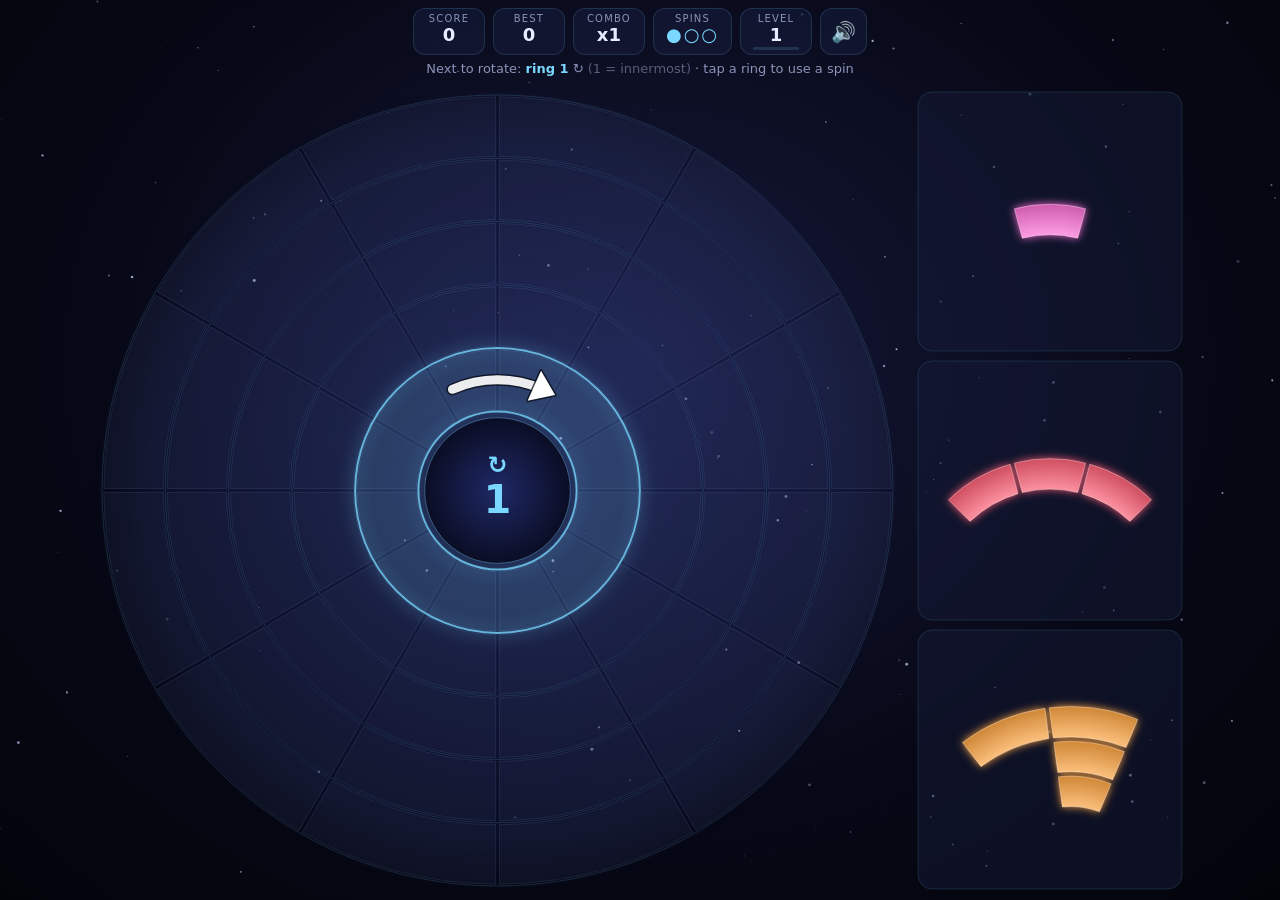
==== phone-games/orbit/index.html @ 9a9517b0 "Initial commit" ====
<!DOCTYPE html>
<html lang="en">
<head>
<meta charset="utf-8">
<meta name="viewport" content="width=device-width, initial-scale=1, maximum-scale=1, user-scalable=no">
<title>Orbit</title>
<style>
  :root {
    --bg: #05060f;
    --panel: rgba(20, 26, 54, .72);
    --text: #e6ebff;
    --muted: #8b93b8;
    --accent: #7ad7ff;
    --gold: #ffd36b;
    --danger: #ff6b81;
  }
  * { box-sizing: border-box; margin: 0; padding: 0; }
  html, body {
    height: 100%; overflow: hidden; color: var(--text);
    font-family: system-ui, -apple-system, "Segoe UI", Roboto, sans-serif;
    user-select: none; -webkit-user-select: none; -webkit-tap-highlight-color: transparent;
  }
  body {
    background: radial-gradient(ellipse at 50% 40%, #16193a 0%, #070816 60%, #03040a 100%);
    display: flex; flex-direction: column;
  }
  #stars { position: fixed; inset: 0; z-index: 0; pointer-events: none; }
  #top {
    position: relative; z-index: 2; display: flex; gap: 8px; justify-content: center;
    flex-wrap: wrap; padding: 8px 10px 4px;
  }
  .stat {
    background: var(--panel); border: 1px solid rgba(122, 215, 255, .15);
    border-radius: 12px; padding: 4px 12px; min-width: 72px; text-align: center;
  }
  .stat .l { font-size: 10px; letter-spacing: .12em; text-transform: uppercase; color: var(--muted); }
  .stat .v { font-size: 18px; font-weight: 700; font-variant-numeric: tabular-nums; }
  #comboV.hot { color: var(--gold); text-shadow: 0 0 10px rgba(255, 211, 107, .6); }
  #spinsV { letter-spacing: 2px; color: var(--accent); }
  .stat .bar { height: 3px; margin-top: 2px; background: rgba(122, 215, 255, .15); border-radius: 2px; overflow: hidden; }
  .stat .bar i { display: block; height: 100%; width: 0; background: var(--accent); transition: width .3s; }
  #info .ccw { color: var(--gold); font-weight: 600; }
  #muteBtn { min-width: 46px; padding: 4px 10px; font-size: 20px; cursor: pointer; }
  #muteBtn.off { opacity: .55; }
  #info {
    position: relative; z-index: 2; text-align: center; font-size: 13px; color: var(--muted);
    min-height: 22px; padding: 2px 10px;
  }
  #info b { color: var(--accent); }
  #info .hint { color: var(--gold); font-weight: 700; animation: pulse 1s ease-in-out infinite alternate; }
  @keyframes pulse { from { opacity: .6; } to { opacity: 1; } }
  #main {
    position: relative; z-index: 1; flex: 1; display: flex; align-items: center;
    justify-content: center; gap: 12px; min-height: 0; padding: 6px;
  }
  #main.port { flex-direction: column; }
  #main.land { flex-direction: row; }
  #boardWrap { position: relative; }
  canvas { display: block; touch-action: none; }
  #overlay { position: fixed; inset: 0; pointer-events: none; z-index: 5; }

  #spinPanel {
    position: absolute; left: 50%; bottom: 4px; transform: translateX(-50%);
    display: none; gap: 8px; align-items: center; background: var(--panel);
    border: 1px solid rgba(122, 215, 255, .35); border-radius: 14px; padding: 6px 10px;
    box-shadow: 0 0 20px rgba(122, 215, 255, .25); white-space: nowrap;
  }
  #spinPanel.show { display: flex; }
  #spinPanel span { font-size: 13px; color: var(--muted); margin-right: 4px; }
  button {
    font: inherit; color: var(--text); background: rgba(122, 215, 255, .12);
    border: 1px solid rgba(122, 215, 255, .4); border-radius: 10px; padding: 6px 12px;
    cursor: pointer; touch-action: manipulation;
  }
  button:hover { background: rgba(122, 215, 255, .25); }
  #spinPanel button { font-size: 20px; line-height: 1; padding: 6px 12px; }

  #gameover {
    position: fixed; inset: 0; z-index: 10; display: none; align-items: center; justify-content: center;
    background: rgba(3, 4, 12, .72); backdrop-filter: blur(4px);
  }
  #gameover.show { display: flex; }
  .card {
    background: linear-gradient(160deg, #1a2050, #0c0f26); border: 1px solid rgba(122, 215, 255, .3);
    border-radius: 20px; padding: 28px 36px; text-align: center; min-width: 260px;
    box-shadow: 0 0 40px rgba(122, 215, 255, .2);
  }
  .card h2 { font-size: 28px; letter-spacing: .1em; margin-bottom: 14px; }
  .card .big { font-size: 44px; font-weight: 800; color: var(--gold); }
  .card p { color: var(--muted); margin: 6px 0 18px; }
  .card .rec { color: var(--gold); font-weight: 700; }
  .card button { font-size: 18px; padding: 10px 26px; }

  #debugPanel {
    position: fixed; left: 8px; top: 64px; z-index: 8; display: none; width: 176px;
    max-height: calc(100% - 80px); overflow-y: auto; background: rgba(10, 12, 30, .92);
    border: 1px solid rgba(255, 211, 107, .5); border-radius: 12px; padding: 8px;
  }
  #debugPanel.show { display: block; }
  #debugPanel h4 { font-size: 12px; color: var(--gold); margin-bottom: 6px; }
  #debugPanel .grid { display: grid; grid-template-columns: 1fr 1fr 1fr; gap: 4px; }
  #debugPanel canvas { background: rgba(255, 255, 255, .05); border-radius: 6px; cursor: pointer; width: 50px; height: 50px; }
  #debugPanel canvas:hover { background: rgba(255, 211, 107, .2); }
  #debugPanel .row { display: flex; gap: 4px; margin-top: 8px; flex-wrap: wrap; }
  #debugPanel .row button { font-size: 11px; padding: 4px 6px; }
</style>
</head>
<body>
<canvas id="stars"></canvas>

<div id="top">
  <div class="stat"><div class="l">Score</div><div class="v" id="scoreV">0</div></div>
  <div class="stat"><div class="l">Best</div><div class="v" id="bestV">0</div></div>
  <div class="stat"><div class="l">Combo</div><div class="v" id="comboV">x1</div></div>
  <div class="stat"><div class="l">Spins</div><div class="v" id="spinsV">●○○</div></div>
  <div class="stat"><div class="l">Level</div><div class="v" id="levelV">1</div><div class="bar"><i id="levelBar"></i></div></div>
  <button class="stat" id="muteBtn" title="Mute (M)" aria-label="Mute">🔊</button>
</div>
<div id="info"></div>

<div id="main" class="port">
  <div id="boardWrap">
    <canvas id="board"></canvas>
    <div id="spinPanel">
      <span id="spinLabel">Ring 1</span>
      <button id="spinCCW" title="Counter-clockwise">⟲</button>
      <button id="spinCW" title="Clockwise">⟳</button>
      <button id="spinCancel" title="Cancel">✕</button>
    </div>
  </div>
  <canvas id="tray"></canvas>
</div>

<canvas id="overlay"></canvas>

<div id="gameover">
  <div class="card">
    <h2>GAME OVER</h2>
    <div class="big" id="goScore">0</div>
    <p id="goBest">Best 0</p>
    <button id="newGame">New game</button>
  </div>
</div>

<div id="debugPanel">
  <h4>DEBUG – click a piece → tray</h4>
  <div class="grid" id="debugPieces"></div>
  <div class="row">
    <button id="dbgClear">Clear board</button>
    <button id="dbgSpin">+1 spin</button>
    <button id="dbgLevel">Level +1</button>
    <button id="dbgRock">Asteroid</button>
    <button id="dbgDir">Flip dir</button>
  </div>
</div>

<script>
'use strict';

/* =====================================================================
   KONFIGURAATIO
   ===================================================================== */
const RINGS = 5;            // renkaiden määrä (0 = sisin)
const SECTORS = 12;         // sektoreiden määrä
const CORE_RATIO = 0.2;     // tyhjän ytimen säde suhteessa laudan säteeseen
const STEP = Math.PI * 2 / SECTORS;

const COMBO_STEPS = [1, 1.5, 2, 3];
const RING_POINTS = 60;
const RAY_POINTS = 25;
const EXTRA_LINE_BONUS = 0.5;
const START_SPINS = 1;
const MAX_SPINS = 3;
const TRAY_SIZE = 3;

const ROTATE_MS = 250;
const CLEAR_MS = 300;
const BEST_KEY = 'orbit.best';

const COLORS = ['#ff5d73', '#ffa43f', '#ffe45c', '#5ef08f', '#3fd9ff', '#6c8cff', '#b46cff', '#ff6fd8'];

// Palikat: offsetit (dRing, dSector) ankkurisolusta. Ei kääntöä.
const PIECES = [
  { id: 'single', cells: [[0, 0]] },
  { id: 'arc2',   cells: [[0, 0], [0, 1]] },
  { id: 'rad2',   cells: [[0, 0], [1, 0]] },
  { id: 'arc3',   cells: [[0, 0], [0, 1], [0, 2]] },
  { id: 'rad3',   cells: [[0, 0], [1, 0], [2, 0]] },
  { id: 'sq',     cells: [[0, 0], [0, 1], [1, 0], [1, 1]] },
  { id: 'L1',     cells: [[0, 0], [1, 0], [2, 0], [0, 1]] },
  { id: 'L2',     cells: [[0, 0], [1, 0], [2, 0], [2, 1]] },
  { id: 'L3',     cells: [[0, 1], [1, 1], [2, 1], [0, 0]] },
  { id: 'L4',     cells: [[0, 1], [1, 1], [2, 1], [2, 0]] },
  { id: 'Tarc',   cells: [[0, 0], [0, 1], [0, 2], [1, 1]] },
  { id: 'Trad',   cells: [[0, 0], [1, 0], [2, 0], [1, 1]] },
  { id: 'arc4',   cells: [[0, 0], [0, 1], [0, 2], [0, 3]] },
];
// Painotus koon mukaan: isot harvemmin. Tasolla 2+ painotus siirtyy kohti isoja.
const WEIGHT_BY_SIZE = { 1: 3, 2: 3.5, 3: 2.6, 4: 1.1 };
const WEIGHT_SHIFT   = { 1: -0.5, 2: -0.3, 3: 0.2, 4: 0.25 };   // muutos per taso tason 1 jälkeen
const WEIGHT_LIMITS  = { 1: [1, 3], 2: [2, 3.5], 3: [2.6, 3.4], 4: [1.1, 2.1] };

// Tasot: pisteraja, jolla taso alkaa (taso 1 = indeksi 0)
const LEVEL_THRESHOLDS = [0, 300, 800, 1500, 2500, 4000, 6000, 8500, 11500];
const CCW_FROM_LEVEL = 3;        // tästä tasosta lähtien rengas voi pyörähtää vastapäivään
const ASTEROID_FROM_LEVEL = 4;   // tästä tasosta lähtien asteroideja
const LEVEL_INFO = {
  2: 'Bigger pieces incoming',
  3: 'Rings may now rotate counter-clockwise!',
  4: 'Asteroids incoming!',
};
const ROCK = 100;                // asteroidisolun arvo ruudukossa
const ROCK_HEX = '#8d93a8';

/* =====================================================================
   ÄÄNET – syntetisoitu Web Audiolla, ei äänitiedostoja
   ===================================================================== */
const MUTE_KEY = 'orbit.muted';
let muted = (() => { try { return localStorage.getItem(MUTE_KEY) === '1'; } catch (e) { return false; } })();
let audioCtx = null, masterGain = null, noiseBuf = null;

function audio() {
  if (!audioCtx) {
    const AC = window.AudioContext || window.webkitAudioContext;
    if (!AC) return null;
    audioCtx = new AC();
    masterGain = audioCtx.createGain();
    masterGain.gain.value = 0.35;
    masterGain.connect(audioCtx.destination);
    noiseBuf = audioCtx.createBuffer(1, audioCtx.sampleRate, audioCtx.sampleRate);
    const d = noiseBuf.getChannelData(0);
    for (let i = 0; i < d.length; i++) d[i] = Math.random() * 2 - 1;
  }
  if (audioCtx.state === 'suspended') audioCtx.resume();
  return audioCtx;
}

function envelope(g, t, vol, attack, dur) {
  g.gain.setValueAtTime(0.0001, t);
  g.gain.exponentialRampToValueAtTime(vol, t + attack);
  g.gain.exponentialRampToValueAtTime(0.0001, t + dur);
}

function tone({ freq, to, dur = 0.12, type = 'sine', vol = 0.4, delay = 0, attack = 0.005 }) {
  const t = audioCtx.currentTime + delay;
  const o = audioCtx.createOscillator(), g = audioCtx.createGain();
  o.type = type;
  o.frequency.setValueAtTime(freq, t);
  if (to) o.frequency.exponentialRampToValueAtTime(to, t + dur);
  envelope(g, t, vol, attack, dur);
  o.connect(g).connect(masterGain);
  o.start(t); o.stop(t + dur + 0.05);
}

function noise({ dur = 0.2, vol = 0.2, freq = 1500, to, q = 1, delay = 0, attack = 0.01 }) {
  const t = audioCtx.currentTime + delay;
  const src = audioCtx.createBufferSource(), f = audioCtx.createBiquadFilter(), g = audioCtx.createGain();
  src.buffer = noiseBuf;
  f.type = 'bandpass'; f.Q.value = q;
  f.frequency.setValueAtTime(freq, t);
  if (to) f.frequency.exponentialRampToValueAtTime(to, t + dur);
  envelope(g, t, vol, attack, dur);
  src.connect(f).connect(g).connect(masterGain);
  src.start(t); src.stop(t + dur + 0.05);
}

const PENTA = [0, 2, 4, 7, 9, 12, 14, 16, 19, 21];
const note = (base, step) => base * Math.pow(2, step / 12);

const SOUNDS = {
  click:   () => tone({ freq: 880, dur: 0.05, type: 'triangle', vol: 0.2 }),
  pick:    () => tone({ freq: 500, to: 720, dur: 0.08, type: 'triangle', vol: 0.25 }),
  place:   () => { tone({ freq: 200, to: 90, dur: 0.14, vol: 0.55 }); noise({ dur: 0.05, vol: 0.12, freq: 3200 }); },
  invalid: () => { tone({ freq: 180, to: 120, dur: 0.16, type: 'square', vol: 0.1 }); tone({ freq: 150, to: 100, dur: 0.16, type: 'square', vol: 0.08, delay: 0.09 }); },
  rotate:  () => { noise({ dur: 0.26, vol: 0.16, freq: 700, to: 2400, q: 3 }); tone({ freq: 140, to: 210, dur: 0.22, type: 'sine', vol: 0.15 }); },
  // mult = kombokerroin → nuotit nousevat kombon mukana
  clear:   (mult = 1) => {
    const base = 523 * Math.pow(2, (COMBO_STEPS.indexOf(mult) * 2) / 12);
    [0, 2, 4].forEach((k, i) => tone({ freq: note(base, PENTA[k]), dur: 0.22, type: 'triangle', vol: 0.3, delay: i * 0.06 }));
    noise({ dur: 0.3, vol: 0.08, freq: 6000, q: 0.7 });
  },
  multiclear: (mult = 1) => {
    const base = 523 * Math.pow(2, (COMBO_STEPS.indexOf(mult) * 2) / 12);
    [0, 2, 3, 4, 5].forEach((k, i) => tone({ freq: note(base, PENTA[k]), dur: 0.3, type: 'triangle', vol: 0.3, delay: i * 0.055 }));
    tone({ freq: base / 2, dur: 0.45, type: 'sine', vol: 0.3 });
    noise({ dur: 0.45, vol: 0.1, freq: 5000, q: 0.7 });
  },
  spinGain: () => [0, 4, 7, 12].forEach((s, i) => tone({ freq: note(1047, s), dur: 0.12, type: 'sine', vol: 0.18, delay: 0.25 + i * 0.05 })),
  levelUp:  () => [0, 4, 7, 12, 16].forEach((s, i) => tone({ freq: note(523, s), dur: 0.18, type: 'square', vol: 0.12, delay: i * 0.07 })),
  asteroid: () => { tone({ freq: 1800, to: 300, dur: 0.5, type: 'sine', vol: 0.12 }); noise({ dur: 0.5, vol: 0.1, freq: 3000, to: 600, q: 2 }); },
  impact:   () => { tone({ freq: 110, to: 40, dur: 0.35, vol: 0.7 }); noise({ dur: 0.3, vol: 0.3, freq: 500, q: 0.8 }); },
  gameover: () => [0, -3, -7, -12].forEach((s, i) => tone({ freq: note(392, s), dur: 0.4, type: 'triangle', vol: 0.3, delay: i * 0.18 })),
};

function playSound(name, arg) {
  if (muted || !SOUNDS[name]) return;
  if (!audio()) return;
  try { SOUNDS[name](arg); } catch (e) { /* ääni ei saa kaataa peliä */ }
}

function setMuted(m, silent = false) {
  muted = m;
  try { localStorage.setItem(MUTE_KEY, m ? '1' : '0'); } catch (e) { /* ei tallennusta */ }
  const btn = document.getElementById('muteBtn');
  btn.textContent = m ? '🔇' : '🔊';
  btn.classList.toggle('off', m);
  btn.title = m ? 'Unmute (M)' : 'Mute (M)';
  if (!m && !silent) playSound('click');
}

/* =====================================================================
   PELILOGIIKKA – puhtaita funktioita, ei piirtoa
   ===================================================================== */
const Logic = {
  mod(n) { return ((n % SECTORS) + SECTORS) % SECTORS; },

  emptyGrid() { return Array.from({ length: RINGS }, () => Array(SECTORS).fill(-1)); },

  cloneGrid(g) { return g.map(row => row.slice()); },

  canPlace(grid, cells, ar, as) {
    for (const [dr, ds] of cells) {
      const r = ar + dr;
      if (r < 0 || r >= RINGS) return false;
      if (grid[r][Logic.mod(as + ds)] !== -1) return false;
    }
    return true;
  },

  place(grid, cells, ar, as, color) {
    const g = Logic.cloneGrid(grid);
    for (const [dr, ds] of cells) g[ar + dr][Logic.mod(as + ds)] = color;
    return g;
  },

  findLines(grid) {
    const rings = [], rays = [];
    for (let r = 0; r < RINGS; r++) if (grid[r].every(v => v !== -1)) rings.push(r);
    for (let s = 0; s < SECTORS; s++) {
      let full = true;
      for (let r = 0; r < RINGS; r++) if (grid[r][s] === -1) { full = false; break; }
      if (full) rays.push(s);
    }
    return { rings, rays };
  },

  lineCount(lines) { return lines.rings.length + lines.rays.length; },

  // Tyhjennettävät solut, kukin vain kerran
  lineCells(lines) {
    const seen = new Set(), out = [];
    const add = (r, s) => { const k = r * SECTORS + s; if (!seen.has(k)) { seen.add(k); out.push([r, s]); } };
    for (const r of lines.rings) for (let s = 0; s < SECTORS; s++) add(r, s);
    for (const s of lines.rays) for (let r = 0; r < RINGS; r++) add(r, s);
    return out;
  },

  clear(grid, lines) {
    const g = Logic.cloneGrid(grid);
    const cells = Logic.lineCells(lines).map(([r, s]) => ({ r, s, color: grid[r][s] }));
    for (const c of cells) g[c.r][c.s] = -1;
    return { grid: g, cells };
  },

  scoreLines(lines, mult) {
    const n = Logic.lineCount(lines);
    if (!n) return 0;
    const base = lines.rings.length * RING_POINTS + lines.rays.length * RAY_POINTS;
    return Math.round(base * (1 + EXTRA_LINE_BONUS * (n - 1)) * mult);
  },

  // dir = +1 myötäpäivään, -1 vastapäivään
  rotate(grid, ring, dir) {
    const g = Logic.cloneGrid(grid);
    for (let s = 0; s < SECTORS; s++) g[ring][Logic.mod(s + dir)] = grid[ring][s];
    return g;
  },

  fitsAnywhere(grid, cells) {
    const minDr = Math.min(...cells.map(c => c[0]));
    for (let ar = -minDr; ar < RINGS; ar++)
      for (let as = 0; as < SECTORS; as++)
        if (Logic.canPlace(grid, cells, ar, as)) return true;
    return false;
  },

  anyMove(grid, tray) { return tray.some(p => p && Logic.fitsAnywhere(grid, p.cells)); },

  comboMult(level) { return COMBO_STEPS[level]; },

  nextComboLevel(level, cleared) { return cleared ? Math.min(level + 1, COMBO_STEPS.length - 1) : 0; },

  addSpin(spins) { return Math.min(MAX_SPINS, spins + 1); },

  makePiece(shape, rng = Math.random) {
    return { shape, cells: shape.cells, color: Math.floor(rng() * COLORS.length) };
  },

  pieceWeight(size, level = 1) {
    const shift = Math.max(0, level - 1);
    const [lo, hi] = WEIGHT_LIMITS[size] || [1, 1];
    const w = (WEIGHT_BY_SIZE[size] || 1) + (WEIGHT_SHIFT[size] || 0) * shift;
    return Math.min(hi, Math.max(lo, w));
  },

  randomPiece(rng = Math.random, level = 1) {
    const weights = PIECES.map(p => Logic.pieceWeight(p.cells.length, level));
    const total = weights.reduce((a, w) => a + w, 0);
    let x = rng() * total;
    for (let i = 0; i < PIECES.length; i++) { x -= weights[i]; if (x < 0) return Logic.makePiece(PIECES[i], rng); }
    return Logic.makePiece(PIECES[0], rng);
  },

  newTray(rng = Math.random, level = 1) {
    return Array.from({ length: TRAY_SIZE }, () => Logic.randomPiece(rng, level));
  },

  levelFor(score) {
    let lvl = 1;
    LEVEL_THRESHOLDS.forEach((t, i) => { if (score >= t) lvl = i + 1; });
    // viimeisen rajan jälkeen +1 taso jokaista 3500 pistettä kohden
    const last = LEVEL_THRESHOLDS[LEVEL_THRESHOLDS.length - 1];
    if (score >= last) lvl += Math.floor((score - last) / 3500);
    return lvl;
  },

  levelThreshold(level) {
    const n = LEVEL_THRESHOLDS.length;
    if (level <= n) return LEVEL_THRESHOLDS[level - 1];
    return LEVEL_THRESHOLDS[n - 1] + (level - n) * 3500;
  },

  // Seuraavan automaattisen pyörähdyksen suunta (+1 myötä, -1 vasta)
  pickDir(level, rng = Math.random) {
    if (level < CCW_FROM_LEVEL) return 1;
    const pCCW = Math.min(0.5, 0.3 + 0.05 * (level - CCW_FROM_LEVEL));
    return rng() < pCCW ? -1 : 1;
  },

  asteroidInterval(level) { return Math.max(3, 7 - (level - ASTEROID_FROM_LEVEL)); },

  // Satunnainen tyhjä solu; vältetään soluja, jotka täyttäisivät linjan (ei ilmaisia tyhjennyksiä)
  pickAsteroidCell(grid, rng = Math.random) {
    const empty = [], safe = [];
    const before = Logic.lineCount(Logic.findLines(grid));
    for (let r = 0; r < RINGS; r++) for (let s = 0; s < SECTORS; s++) {
      if (grid[r][s] !== -1) continue;
      empty.push([r, s]);
      const g = Logic.cloneGrid(grid); g[r][s] = ROCK;
      if (Logic.lineCount(Logic.findLines(g)) === before) safe.push([r, s]);
    }
    const pool = safe.length ? safe : empty;
    return pool.length ? pool[Math.floor(rng() * pool.length)] : null;
  },

  newState(best = 0) {
    return {
      grid: Logic.emptyGrid(), tray: Logic.newTray(Math.random, 1), score: 0, best,
      comboLevel: 0, spins: START_SPINS, activeRing: 0, turn: 0,
      gameOver: false, hint: false,
      level: 1, nextDir: 1, asteroidIn: null,
    };
  },
};

/* =====================================================================
   TILA
   ===================================================================== */
function loadBest() { try { return parseInt(localStorage.getItem(BEST_KEY), 10) || 0; } catch (e) { return 0; } }
function saveBest(v) { try { localStorage.setItem(BEST_KEY, String(v)); } catch (e) { /* ei tallennusta */ } }

let state = Logic.newState(loadBest());

const view = {
  size: 0, cx: 0, cy: 0, R: 0, r0: 0, rw: 0,
  rotOffset: Array(RINGS).fill(0),
  effects: [], particles: [], floaters: [],
  drag: null, ghost: null, spinRing: -1,
  debug: false, debugSlot: 0, busy: false,
  landscape: false, traySlots: [], trayW: 0, trayH: 0,
  time: 0, lastTime: 0, infoFlash: null,
};

/* =====================================================================
   ANIMAATIOJONO
   ===================================================================== */
const tweens = [];
function tween(ms, fn) {
  return new Promise(res => tweens.push({ t0: performance.now(), ms, fn, res }));
}
function wait(ms) { return tween(ms, () => {}); }
const easeOut = p => 1 - Math.pow(1 - p, 3);

function updateTweens(now) {
  for (let i = tweens.length - 1; i >= 0; i--) {
    const t = tweens[i];
    const p = Math.min(1, (now - t.t0) / t.ms);
    t.fn(p);
    if (p >= 1) { tweens.splice(i, 1); t.res(); }
  }
}

/* =====================================================================
   GEOMETRIA
   ===================================================================== */
const boardCanvas = document.getElementById('board');
const bctx = boardCanvas.getContext('2d');
const trayCanvas = document.getElementById('tray');
const tctx = trayCanvas.getContext('2d');
const overlayCanvas = document.getElementById('overlay');
const octx = overlayCanvas.getContext('2d');

function ringRadii(r) { return [view.r0 + r * view.rw, view.r0 + (r + 1) * view.rw]; }
function sectorAngle(s) { return -Math.PI / 2 + s * STEP; }
function polarToXY(ringF, sectorF) {
  const rad = view.r0 + ringF * view.rw, a = sectorAngle(sectorF);
  return [view.cx + Math.cos(a) * rad, view.cy + Math.sin(a) * rad];
}
function pointToPolar(x, y) {
  const dx = x - view.cx, dy = y - view.cy;
  const d = Math.hypot(dx, dy);
  let rel = Math.atan2(dy, dx) + Math.PI / 2;
  rel = ((rel % (Math.PI * 2)) + Math.PI * 2) % (Math.PI * 2);
  return { d, ringF: (d - view.r0) / view.rw, sectorF: rel / STEP };
}
function cellAt(x, y) {
  const p = pointToPolar(x, y);
  const r = Math.floor(p.ringF);
  if (r < 0 || r >= RINGS) return null;
  return { ring: r, sector: Logic.mod(Math.floor(p.sectorF)) };
}

function cellPath(ctx, cx, cy, rIn, rOut, a0, a1, gap) {
  const ri = rIn + gap / 2, ro = rOut - gap / 2;
  const pi = (gap / 2) / ri, po = (gap / 2) / ro;
  ctx.beginPath();
  ctx.arc(cx, cy, ro, a0 + po, a1 - po);
  ctx.arc(cx, cy, ri, a1 - pi, a0 + pi, true);
  ctx.closePath();
}

const shadeCache = new Map();
function shade(hex, amt) {
  const key = hex + amt;
  if (shadeCache.has(key)) return shadeCache.get(key);
  const n = parseInt(hex.slice(1), 16);
  const t = amt < 0 ? 0 : 255, p = Math.abs(amt);
  const ch = v => Math.round((t - v) * p + v);
  const out = `rgb(${ch(n >> 16)},${ch((n >> 8) & 255)},${ch(n & 255)})`;
  shadeCache.set(key, out);
  return out;
}

function paintBlock(ctx, cx, cy, rIn, rOut, a0, a1, hex, gap, glow = true) {
  cellPath(ctx, cx, cy, rIn, rOut, a0, a1, gap);
  const g = ctx.createRadialGradient(cx, cy, rIn, cx, cy, rOut);
  g.addColorStop(0, shade(hex, 0.35));
  g.addColorStop(1, shade(hex, -0.2));
  ctx.fillStyle = g;
  if (glow) { ctx.shadowColor = hex; ctx.shadowBlur = 8; }
  ctx.fill();
  ctx.shadowBlur = 0;
  ctx.strokeStyle = 'rgba(255,255,255,.35)';
  ctx.lineWidth = 1;
  ctx.stroke();
}

function cellHex(v) { return v === ROCK ? ROCK_HEX : COLORS[v]; }

const CRATERS = [[-0.22, -0.12, 0.15], [0.2, 0.18, 0.11], [0.12, -0.24, 0.08]];  // (kulma, säde, koko) suhteessa soluun
function paintRock(ctx, cx, cy, rIn, rOut, a0, a1, gap) {
  cellPath(ctx, cx, cy, rIn, rOut, a0, a1, gap);
  const g = ctx.createRadialGradient(cx, cy, rIn, cx, cy, rOut);
  g.addColorStop(0, '#aeb3c4');
  g.addColorStop(1, '#4b5064');
  ctx.fillStyle = g;
  ctx.shadowColor = 'rgba(255,140,60,.35)'; ctx.shadowBlur = 6;
  ctx.fill();
  ctx.shadowBlur = 0;
  ctx.strokeStyle = 'rgba(15,17,30,.9)'; ctx.lineWidth = 1.5; ctx.stroke();
  const mid = (rIn + rOut) / 2, am = (a0 + a1) / 2, h = rOut - rIn;
  ctx.fillStyle = 'rgba(28,30,45,.55)';
  for (const [fa, fr, sz] of CRATERS) {
    const a = am + fa * (a1 - a0), rr = mid + fr * h;
    ctx.beginPath(); ctx.arc(cx + Math.cos(a) * rr, cy + Math.sin(a) * rr, h * sz, 0, Math.PI * 2); ctx.fill();
  }
}

function paintCell(ctx, cx, cy, rIn, rOut, a0, a1, v, gap) {
  if (v === ROCK) paintRock(ctx, cx, cy, rIn, rOut, a0, a1, gap);
  else paintBlock(ctx, cx, cy, rIn, rOut, a0, a1, COLORS[v], gap);
}

// Palikan polaarimuoto "virtuaalilaudalla" (R = 100) tarjotinta ja raahausta varten
const VR = 100, VR0 = VR * CORE_RATIO, VRW = (VR - VR0) / RINGS;
const layoutCache = new Map();
function pieceLayout(shape) {
  if (layoutCache.has(shape.id)) return layoutCache.get(shape.id);
  const cells = shape.cells;
  const maxDr = Math.max(...cells.map(c => c[0]));
  const meanDs = cells.reduce((a, c) => a + c[1], 0) / cells.length;
  const baseRing = Math.max(0, Math.min(RINGS - 1 - maxDr, Math.floor(RINGS / 2) - Math.ceil(maxDr / 2)));
  const as = -(meanDs + 0.5);
  let minX = Infinity, minY = Infinity, maxX = -Infinity, maxY = -Infinity;
  const list = cells.map(([dr, ds]) => {
    const c = {
      rIn: VR0 + (baseRing + dr) * VRW, rOut: VR0 + (baseRing + dr + 1) * VRW,
      a0: -Math.PI / 2 + (as + ds) * STEP, a1: -Math.PI / 2 + (as + ds + 1) * STEP,
    };
    for (let k = 0; k <= 8; k++) {
      const a = c.a0 + (c.a1 - c.a0) * k / 8;
      for (const rr of [c.rIn, c.rOut]) {
        const x = Math.cos(a) * rr, y = Math.sin(a) * rr;
        minX = Math.min(minX, x); maxX = Math.max(maxX, x);
        minY = Math.min(minY, y); maxY = Math.max(maxY, y);
      }
    }
    return c;
  });
  const lay = { list, cx: (minX + maxX) / 2, cy: (minY + maxY) / 2, w: maxX - minX, h: maxY - minY };
  layoutCache.set(shape.id, lay);
  return lay;
}

function drawPolarPiece(ctx, shape, hex, px, py, scale, alpha = 1, glow = true) {
  const lay = pieceLayout(shape);
  const ox = px - lay.cx * scale, oy = py - lay.cy * scale;
  ctx.save();
  ctx.globalAlpha = alpha;
  for (const c of lay.list) paintBlock(ctx, ox, oy, c.rIn * scale, c.rOut * scale, c.a0, c.a1, hex, Math.max(1, 2 * scale), glow);
  ctx.restore();
}

/* =====================================================================
   LAYOUT
   ===================================================================== */
function setupCanvas(cv, ctx, w, h) {
  const dpr = window.devicePixelRatio || 1;
  cv.style.width = w + 'px'; cv.style.height = h + 'px';
  cv.width = Math.round(w * dpr); cv.height = Math.round(h * dpr);
  ctx.setTransform(dpr, 0, 0, dpr, 0, 0);
}

function resize() {
  const main = document.getElementById('main');
  const W = window.innerWidth;
  const H = window.innerHeight - document.getElementById('top').offsetHeight - document.getElementById('info').offsetHeight - 12;
  view.landscape = W > H * 1.2;
  main.className = view.landscape ? 'land' : 'port';
  let size;
  if (view.landscape) {
    size = Math.min(H, (W - 36) / 1.36);
    view.trayW = Math.round(size * 0.34); view.trayH = Math.round(size);
  } else {
    size = Math.min(W - 12, (H - 18) / 1.34);
    view.trayW = Math.round(size);
    view.trayH = Math.round(Math.max(size * 0.34, Math.min(H - size - 18, size * 0.48)));
  }
  size = Math.max(200, Math.floor(size));
  view.size = size;
  view.cx = view.cy = size / 2;
  view.R = size / 2 - 8;
  view.r0 = view.R * CORE_RATIO;
  view.rw = (view.R - view.r0) / RINGS;
  setupCanvas(boardCanvas, bctx, size, size);
  setupCanvas(trayCanvas, tctx, view.trayW, view.trayH);
  setupCanvas(overlayCanvas, octx, window.innerWidth, window.innerHeight);

  view.traySlots = [];
  for (let i = 0; i < TRAY_SIZE; i++) {
    if (view.landscape) {
      const h = view.trayH / TRAY_SIZE;
      view.traySlots.push({ x: 0, y: i * h, w: view.trayW, h });
    } else {
      const w = view.trayW / TRAY_SIZE;
      view.traySlots.push({ x: i * w, y: 0, w, h: view.trayH });
    }
  }
  drawStars();
}

function drawStars() {
  const cv = document.getElementById('stars'), ctx = cv.getContext('2d');
  setupCanvas(cv, ctx, window.innerWidth, window.innerHeight);
  let seed = 7;
  const rnd = () => (seed = (seed * 16807) % 2147483647) / 2147483647;
  for (let i = 0; i < 160; i++) {
    const x = rnd() * window.innerWidth, y = rnd() * window.innerHeight, r = rnd() * 1.3 + 0.2;
    ctx.fillStyle = `rgba(200,215,255,${0.2 + rnd() * 0.6})`;
    ctx.beginPath(); ctx.arc(x, y, r, 0, Math.PI * 2); ctx.fill();
  }
}

/* =====================================================================
   RENDER
   ===================================================================== */
function render() {
  const c = bctx, { cx, cy, R, r0, rw } = view, now = view.time;
  c.clearRect(0, 0, view.size, view.size);

  // taustahehku
  const bg = c.createRadialGradient(cx, cy, r0 * 0.5, cx, cy, R + 8);
  bg.addColorStop(0, 'rgba(60,80,170,.25)');
  bg.addColorStop(0.85, 'rgba(30,40,100,.18)');
  bg.addColorStop(1, 'rgba(30,40,100,0)');
  c.fillStyle = bg;
  c.beginPath(); c.arc(cx, cy, R + 8, 0, Math.PI * 2); c.fill();

  // renkaiden hento hehku
  c.save();
  c.shadowColor = 'rgba(122,215,255,.6)'; c.shadowBlur = 6;
  c.strokeStyle = 'rgba(122,215,255,.16)'; c.lineWidth = 1;
  for (let r = 0; r <= RINGS; r++) { c.beginPath(); c.arc(cx, cy, r0 + r * rw, 0, Math.PI * 2); c.stroke(); }
  c.restore();

  // solut
  const gap = Math.max(1.5, rw * 0.06);
  for (let r = 0; r < RINGS; r++) {
    const [ri, ro] = ringRadii(r);
    const off = view.rotOffset[r];
    for (let s = 0; s < SECTORS; s++) {
      const a0 = sectorAngle(s) + off, a1 = a0 + STEP;
      const v = state.grid[r][s];
      if (v < 0) {
        cellPath(c, cx, cy, ri, ro, a0, a1, gap);
        c.fillStyle = 'rgba(140,160,255,.06)'; c.fill();
        c.strokeStyle = 'rgba(140,170,255,.13)'; c.lineWidth = 1; c.stroke();
      } else {
        paintCell(c, cx, cy, ri, ro, a0, a1, v, gap);
      }
    }
  }

  drawActiveRing(c, now);

  // spin-valinnan korostus
  if (view.spinRing >= 0) {
    const [ri, ro] = ringRadii(view.spinRing);
    c.save();
    c.strokeStyle = 'rgba(255,211,107,.9)'; c.lineWidth = 2.5;
    c.shadowColor = '#ffd36b'; c.shadowBlur = 14;
    c.beginPath(); c.arc(cx, cy, ri, 0, Math.PI * 2); c.stroke();
    c.beginPath(); c.arc(cx, cy, ro, 0, Math.PI * 2); c.stroke();
    c.restore();
  }

  // ghost-esikatselu
  const g = view.ghost;
  if (g && view.drag) {
    const fill = g.valid ? 'rgba(94,240,143,.45)' : 'rgba(255,93,115,.45)';
    const stroke = g.valid ? 'rgba(160,255,190,.95)' : 'rgba(255,150,160,.9)';
    for (const [dr, ds] of view.drag.piece.cells) {
      const r = g.ar + dr;
      if (r < 0 || r >= RINGS) continue;
      const [ri, ro] = ringRadii(r);
      const a0 = sectorAngle(g.as + ds);
      cellPath(c, cx, cy, ri, ro, a0, a0 + STEP, gap);
      c.fillStyle = fill; c.fill();
      c.strokeStyle = stroke; c.lineWidth = 2; c.stroke();
    }
  }

  // tyhjennysanimaatio
  for (let i = view.effects.length - 1; i >= 0; i--) {
    const e = view.effects[i];
    const p = (now - e.t0) / CLEAR_MS;
    if (p >= 1) { view.effects.splice(i, 1); continue; }
    const [ri, ro] = ringRadii(e.r);
    const a0 = sectorAngle(e.s), mid = (ri + ro) / 2;
    if (p < 0.35) {
      paintCell(c, cx, cy, ri, ro, a0, a0 + STEP, e.color, gap);
      cellPath(c, cx, cy, ri, ro, a0, a0 + STEP, gap);
      c.fillStyle = `rgba(255,255,255,${0.9 * Math.sin(p / 0.35 * Math.PI)})`; c.fill();
    } else {
      const q = (p - 0.35) / 0.65, k = 1 - q;
      const h = (ro - ri) * k / 2, ac = a0 + STEP / 2, ha = STEP / 2 * k;
      c.save(); c.globalAlpha = k;
      paintBlock(c, cx, cy, mid - h, mid + h, ac - ha, ac + ha, cellHex(e.color), gap * k, false);
      c.restore();
    }
  }

  drawIncomingAsteroid(c);

  drawCore(c);

  // partikkelit
  c.save();
  c.globalCompositeOperation = 'lighter';
  for (const pt of view.particles) {
    c.globalAlpha = Math.max(0, pt.life / pt.max);
    c.fillStyle = pt.color;
    c.beginPath(); c.arc(pt.x, pt.y, pt.size, 0, Math.PI * 2); c.fill();
  }
  c.restore();

  // kelluvat tekstit
  for (let i = view.floaters.length - 1; i >= 0; i--) {
    const f = view.floaters[i];
    const p = (now - f.t0) / f.dur;
    if (p >= 1) { view.floaters.splice(i, 1); continue; }
    c.save();
    c.globalAlpha = p < 0.7 ? 1 : 1 - (p - 0.7) / 0.3;
    c.font = `800 ${f.size}px system-ui, sans-serif`;
    c.textAlign = 'center'; c.textBaseline = 'middle';
    const y = f.y - easeOut(p) * 36;
    c.lineWidth = 4; c.strokeStyle = 'rgba(5,6,15,.85)'; c.strokeText(f.text, f.x, y);
    c.fillStyle = f.color; c.fillText(f.text, f.x, y);
    c.restore();
  }

  // debug-koordinaatit
  if (view.debug) {
    c.save();
    c.font = `600 ${Math.max(8, rw * 0.22)}px monospace`;
    c.textAlign = 'center'; c.textBaseline = 'middle';
    for (let r = 0; r < RINGS; r++) for (let s = 0; s < SECTORS; s++) {
      const [x, y] = polarToXY(r + 0.5, s + 0.5);
      c.fillStyle = state.grid[r][s] >= 0 ? '#000' : 'rgba(255,211,107,.85)';
      c.fillText(`${r},${s}`, x, y);
    }
    c.restore();
  }
}

function drawActiveRing(c, now) {
  if (state.gameOver) return;
  const { cx, cy, rw } = view;
  const ar = state.activeRing;
  const [ri, ro] = ringRadii(ar);
  const pulse = 0.5 + 0.5 * Math.sin(now / 350);
  const dir = state.nextDir;
  const rgb = dir > 0 ? '122,215,255' : '255,211,107';   // vastapäivä korostetaan kullalla
  c.save();
  c.strokeStyle = `rgba(${rgb},${0.55 + 0.4 * pulse})`;
  c.lineWidth = 2;
  c.shadowColor = `rgb(${rgb})`; c.shadowBlur = 10 + 10 * pulse;
  c.beginPath(); c.arc(cx, cy, ri, 0, Math.PI * 2); c.stroke();
  c.beginPath(); c.arc(cx, cy, ro, 0, Math.PI * 2); c.stroke();
  c.fillStyle = `rgba(${rgb},${0.05 + 0.05 * pulse})`;
  c.beginPath(); c.arc(cx, cy, ro, 0, Math.PI * 2); c.arc(cx, cy, ri, 0, Math.PI * 2, true); c.fill();
  c.restore();

  // nuoli pyörimissuuntaan, liikkuu renkaan mukana
  const mid = (ri + ro) / 2;
  const base = -Math.PI / 2 + view.rotOffset[ar];
  const tip = base + 0.42 * dir;
  const lw = Math.max(2.5, rw * 0.14);
  c.save();
  c.lineCap = 'round';
  for (const [col, w] of [['rgba(5,6,15,.7)', lw + 3], ['rgba(255,255,255,.92)', lw]]) {
    c.strokeStyle = col; c.lineWidth = w;
    c.beginPath(); c.arc(cx, cy, mid, base - 0.42, base + 0.42); c.stroke();
  }
  const hx = cx + Math.cos(tip) * mid, hy = cy + Math.sin(tip) * mid;
  const tx = -Math.sin(tip) * dir, ty = Math.cos(tip) * dir;   // tangentti pyörimissuuntaan
  const nx = Math.cos(tip), ny = Math.sin(tip);                // normaali
  const hl = Math.max(7, rw * 0.36), hw = Math.max(5, rw * 0.26);
  c.beginPath();
  c.moveTo(hx + tx * hl * 0.6, hy + ty * hl * 0.6);
  c.lineTo(hx - tx * hl * 0.4 + nx * hw, hy - ty * hl * 0.4 + ny * hw);
  c.lineTo(hx - tx * hl * 0.4 - nx * hw, hy - ty * hl * 0.4 - ny * hw);
  c.closePath();
  c.lineWidth = 3; c.strokeStyle = 'rgba(5,6,15,.7)'; c.lineJoin = 'round'; c.stroke();
  c.fillStyle = dir > 0 ? '#fff' : '#ffd36b'; c.fill();
  c.restore();
}

function drawIncomingAsteroid(c) {
  const inc = view.incoming;
  if (!inc) return;
  const p = Math.pow(inc.p, 1.5);   // kiihtyy loppua kohti
  const pos = q => {
    const [x0, y0] = polarToXY(RINGS + 0.05, inc.s - 1.5);
    const [x1, y1] = polarToXY(inc.r + 0.5, inc.s + 0.5);
    return [x0 + (x1 - x0) * q, y0 + (y1 - y0) * q];
  };
  const [x, y] = pos(p), [tx, ty] = pos(Math.max(0, p - 0.25));
  const rad = view.rw * 0.3;
  c.save();
  const trail = c.createLinearGradient(tx, ty, x, y);
  trail.addColorStop(0, 'rgba(255,120,40,0)');
  trail.addColorStop(1, 'rgba(255,180,90,.85)');
  c.strokeStyle = trail; c.lineWidth = rad * 1.3; c.lineCap = 'round';
  c.beginPath(); c.moveTo(tx, ty); c.lineTo(x, y); c.stroke();
  const g = c.createRadialGradient(x - rad * 0.3, y - rad * 0.3, 0, x, y, rad);
  g.addColorStop(0, '#c9cede'); g.addColorStop(1, '#4b5064');
  c.fillStyle = g; c.shadowColor = '#ff8c3c'; c.shadowBlur = 16;
  c.beginPath(); c.arc(x, y, rad, 0, Math.PI * 2); c.fill();
  c.restore();
}

function drawCore(c) {
  const { cx, cy, r0 } = view;
  const g = c.createRadialGradient(cx, cy, 0, cx, cy, r0 * 0.92);
  g.addColorStop(0, '#1f2966'); g.addColorStop(1, '#0a0d24');
  c.fillStyle = g;
  c.beginPath(); c.arc(cx, cy, r0 * 0.92, 0, Math.PI * 2); c.fill();
  c.strokeStyle = 'rgba(122,215,255,.35)'; c.lineWidth = 1; c.stroke();
  if (state.gameOver) return;
  c.fillStyle = state.nextDir > 0 ? '#7ad7ff' : '#ffd36b';
  c.textAlign = 'center'; c.textBaseline = 'middle';
  c.font = `600 ${r0 * 0.3}px system-ui, sans-serif`;
  c.fillText(state.nextDir > 0 ? '↻' : '↺', cx, cy - r0 * 0.3);
  c.font = `800 ${r0 * 0.5}px system-ui, sans-serif`;
  c.fillText(String(state.activeRing + 1), cx, cy + r0 * 0.15);
}

function renderTray() {
  const c = tctx;
  c.clearRect(0, 0, view.trayW, view.trayH);
  const scaleBase = view.R / VR * 0.55;
  view.traySlots.forEach((sl, i) => {
    const pad = 5;
    c.fillStyle = 'rgba(20,26,54,.55)';
    c.strokeStyle = 'rgba(122,215,255,.14)'; c.lineWidth = 1;
    roundRect(c, sl.x + pad, sl.y + pad, sl.w - pad * 2, sl.h - pad * 2, 14);
    c.fill(); c.stroke();
    const p = state.tray[i];
    if (!p) return;
    const lay = pieceLayout(p.shape);
    const scale = Math.min(scaleBase, (sl.w - 24) / lay.w, (sl.h - 24) / lay.h);
    const dragging = view.drag && view.drag.slot === i;
    const fits = Logic.fitsAnywhere(state.grid, p.cells);
    const alpha = dragging ? 0.18 : (fits ? 1 : 0.35);
    drawPolarPiece(c, p.shape, COLORS[p.color], sl.x + sl.w / 2, sl.y + sl.h / 2, scale, alpha);
    if (view.debug) {
      c.fillStyle = 'rgba(255,211,107,.8)'; c.font = '10px monospace'; c.textAlign = 'left';
      c.fillText(p.shape.id, sl.x + 10, sl.y + 18);
    }
  });
}

function renderOverlay() {
  octx.clearRect(0, 0, window.innerWidth, window.innerHeight);
  const d = view.drag;
  if (!d || (view.ghost && view.ghost.valid)) return;
  // Leijuva palikka osoittimen kohdalla, kun se ei ole kelvollisessa kohdassa
  drawPolarPiece(octx, d.piece.shape, COLORS[d.piece.color], d.x, d.y - d.lift,
    view.R / VR, view.ghost ? 0.45 : 0.9);
}

function roundRect(c, x, y, w, h, r) {
  c.beginPath();
  c.moveTo(x + r, y); c.arcTo(x + w, y, x + w, y + h, r); c.arcTo(x + w, y + h, x, y + h, r);
  c.arcTo(x, y + h, x, y, r); c.arcTo(x, y, x + w, y, r); c.closePath();
}

function updateParticles(dt) {
  for (let i = view.particles.length - 1; i >= 0; i--) {
    const p = view.particles[i];
    p.life -= dt;
    if (p.life <= 0) { view.particles.splice(i, 1); continue; }
    p.x += p.vx * dt; p.y += p.vy * dt;
    p.vx *= 0.94; p.vy *= 0.94;
  }
}

function frame(now) {
  const dt = Math.min(0.05, (now - (view.lastTime || now)) / 1000);
  view.lastTime = now; view.time = now;
  updateTweens(now);
  updateParticles(dt);
  render();
  renderTray();
  renderOverlay();
  requestAnimationFrame(frame);
}

/* =====================================================================
   HUD
   ===================================================================== */
const $ = id => document.getElementById(id);
function updateHUD() {
  $('scoreV').textContent = state.score;
  $('bestV').textContent = Math.max(state.best, state.score);
  const mult = Logic.comboMult(state.comboLevel);
  $('comboV').textContent = 'x' + mult;
  $('comboV').classList.toggle('hot', state.comboLevel > 0);
  $('spinsV').textContent = '●'.repeat(state.spins) + '○'.repeat(MAX_SPINS - state.spins);
  $('levelV').textContent = state.level;
  const lo = Logic.levelThreshold(state.level), hi = Logic.levelThreshold(state.level + 1);
  $('levelBar').style.width = Math.min(100, (state.score - lo) / (hi - lo) * 100) + '%';

  const dirTxt = state.nextDir > 0 ? '↻' : '<span class="ccw">↺ counter-clockwise</span>';
  let html = `Next to rotate: <b>ring ${state.activeRing + 1}</b> ${dirTxt}` +
             ` <span style="opacity:.6">(1 = innermost)</span>`;
  if (state.asteroidIn !== null) {
    html += state.asteroidIn <= 1
      ? ` · <span class="ccw">☄ asteroid after this turn!</span>`
      : ` · ☄ in ${state.asteroidIn} turns`;
  }
  if (view.infoFlash && performance.now() < view.infoFlash.until) html = view.infoFlash.html;
  else if (state.hint) html = `<span class="hint">No piece fits – use a spin: tap a ring!</span>`;
  else if (state.spins > 0 && view.spinRing < 0 && state.turn === 0) html += ` · tap a ring to use a spin`;
  $('info').innerHTML = html;
}
function flashInfo(html, ms = 1800) {
  view.infoFlash = { html, until: performance.now() + ms };
  updateHUD();
  setTimeout(updateHUD, ms + 20);
}

/* =====================================================================
   PELIN KULKU (animoitu)
   ===================================================================== */
function addFloater(x, y, text, color = '#fff', size = 18, dur = 900) {
  view.floaters.push({ x, y, text, color, size, dur, t0: performance.now() });
}

function spawnParticles(x, y, hex, n = 6) {
  for (let i = 0; i < n; i++) {
    const a = Math.random() * Math.PI * 2, sp = 60 + Math.random() * 180;
    const life = 0.4 + Math.random() * 0.4;
    view.particles.push({ x, y, vx: Math.cos(a) * sp, vy: Math.sin(a) * sp, life, max: life,
      size: 1.2 + Math.random() * 2.2, color: hex });
  }
}

async function animateRotate(ring, dir) {
  state.grid = Logic.rotate(state.grid, ring, dir);
  playSound('rotate');
  await tween(ROTATE_MS, p => { view.rotOffset[ring] = -dir * STEP * (1 - easeOut(p)); });
  view.rotOffset[ring] = 0;
}

// Tarkistaa ja tyhjentää linjat. Palauttaa true jos jotain tyhjeni.
async function resolveClears(mult) {
  const lines = Logic.findLines(state.grid);
  const n = Logic.lineCount(lines);
  if (!n) return false;
  const pts = Logic.scoreLines(lines, mult);
  const res = Logic.clear(state.grid, lines);
  state.grid = res.grid;
  state.score += pts;
  if (n >= 2) state.spins = Logic.addSpin(state.spins);

  const t0 = performance.now();
  let sx = 0, sy = 0;
  for (const cell of res.cells) {
    view.effects.push({ r: cell.r, s: cell.s, color: cell.color, t0 });
    const [x, y] = polarToXY(cell.r + 0.5, cell.s + 0.5);
    sx += x; sy += y;
    spawnParticles(x, y, cellHex(cell.color));
  }
  // tekstin paikka: yksittäisellä säteellä säteen keskellä, muuten solujen painopisteessä
  let fx = sx / res.cells.length, fy = sy / res.cells.length;
  if (lines.rings.length === 0 && lines.rays.length === 1) [fx, fy] = polarToXY(RINGS / 2, lines.rays[0] + 0.5);
  const label = n >= 3 ? 'MEGA!' : n === 2 ? 'DOUBLE!' : lines.rings.length ? 'RING!' : 'RAY!';
  addFloater(fx, fy - 14, label, '#ffd36b', 16, 1000);
  addFloater(fx, fy + 10, '+' + pts + (mult > 1 ? `  x${mult}` : ''), '#fff', 22, 1100);
  if (n >= 2) addFloater(view.cx, view.cy + view.r0 + 12, '+1 SPIN', '#7ad7ff', 14, 1200);
  playSound(n >= 2 ? 'multiclear' : 'clear', mult);
  if (n >= 2) playSound('spinGain');
  updateHUD();
  await wait(CLEAR_MS);
  return true;
}

function checkEnd() {
  if (Logic.anyMove(state.grid, state.tray)) { state.hint = false; return; }
  if (state.spins > 0) { state.hint = true; return; }
  state.hint = false;
  state.gameOver = true;
  playSound('gameover');
  if (state.score > state.best) { state.best = state.score; saveBest(state.best); }
  setTimeout(showGameOver, 600);
}

function showGameOver() {
  $('goScore').textContent = state.score;
  const rec = state.score > 0 && state.score >= state.best;
  $('goBest').innerHTML = rec ? '<span class="rec">New best!</span>' : `Best ${state.best}`;
  $('gameover').classList.add('show');
}

function syncBest() {
  if (state.score > state.best) { state.best = state.score; saveBest(state.best); }
}

async function commitPlacement(slot, ar, as) {
  view.busy = true;
  const piece = state.tray[slot];
  state.grid = Logic.place(state.grid, piece.cells, ar, as, piece.color);
  state.score += piece.cells.length;
  state.tray[slot] = null;
  playSound('place');
  const mDr = piece.cells.reduce((a, c) => a + c[0], 0) / piece.cells.length;
  const mDs = piece.cells.reduce((a, c) => a + c[1], 0) / piece.cells.length;
  const [px, py] = polarToXY(ar + mDr + 0.5, as + mDs + 0.5);
  addFloater(px, py, '+' + piece.cells.length, 'rgba(255,255,255,.8)', 13, 700);
  if (state.tray.every(p => !p)) state.tray = Logic.newTray(Math.random, state.level);
  updateHUD();

  const mult = Logic.comboMult(state.comboLevel);
  let cleared = await resolveClears(mult);
  await wait(60);
  await animateRotate(state.activeRing, state.nextDir);
  cleared = (await resolveClears(mult)) || cleared;

  state.comboLevel = Logic.nextComboLevel(state.comboLevel, cleared);
  state.activeRing = (state.activeRing + 1) % RINGS;
  state.turn++;
  updateLevel();
  await advanceHazards();
  state.nextDir = Logic.pickDir(state.level);
  syncBest();
  checkEnd();
  updateHUD();
  view.busy = false;
}

async function useSpin(ring, dir) {
  if (view.busy || state.spins <= 0 || state.gameOver) return;
  view.busy = true;
  state.spins--;
  closeSpinPanel();
  updateHUD();
  await animateRotate(ring, dir);
  await resolveClears(Logic.comboMult(state.comboLevel));
  updateLevel();
  syncBest();
  checkEnd();
  updateHUD();
  view.busy = false;
}

function updateLevel() {
  const lvl = Logic.levelFor(state.score);
  if (lvl <= state.level) return;
  state.level = lvl;
  const msg = LEVEL_INFO[lvl] || (lvl > ASTEROID_FROM_LEVEL ? 'Asteroids fall more often' : '');
  addFloater(view.cx, view.cy - view.r0 - 22, 'LEVEL ' + lvl, '#7ad7ff', 24, 1800);
  flashInfo(`<b>Level ${lvl}</b>${msg ? ' – ' + msg : ''}`, 2800);
  playSound('levelUp');
}

async function dropAsteroid() {
  const cell = Logic.pickAsteroidCell(state.grid);
  if (!cell) return;
  const [r, s] = cell;
  playSound('asteroid');
  view.incoming = { r, s, p: 0 };
  await tween(480, p => { view.incoming.p = p; });
  view.incoming = null;
  state.grid = Logic.place(state.grid, [[0, 0]], r, s, ROCK);
  playSound('impact');
  const [x, y] = polarToXY(r + 0.5, s + 0.5);
  spawnParticles(x, y, '#ff9a4a', 16);
  spawnParticles(x, y, ROCK_HEX, 8);
  // linja täyttyy vain, jos turvallista solua ei ollut
  await resolveClears(Logic.comboMult(state.comboLevel));
}

async function advanceHazards() {
  if (state.level < ASTEROID_FROM_LEVEL) return;
  if (state.asteroidIn === null) { state.asteroidIn = Logic.asteroidInterval(state.level); return; }
  state.asteroidIn--;
  if (state.asteroidIn > 0) return;
  await dropAsteroid();
  state.asteroidIn = Logic.asteroidInterval(state.level);
}

function newGame() {
  state = Logic.newState(Math.max(loadBest(), state.best));
  view.effects = []; view.particles = []; view.floaters = [];
  view.rotOffset.fill(0);
  view.drag = null; view.ghost = null; view.incoming = null;
  closeSpinPanel();
  $('gameover').classList.remove('show');
  updateHUD();
}

/* =====================================================================
   SYÖTE (Pointer Events)
   ===================================================================== */
function boardPoint(clientX, clientY) {
  const rc = boardCanvas.getBoundingClientRect();
  return [clientX - rc.left, clientY - rc.top];
}

function computeGhost(x, y, cells) {
  const p = pointToPolar(x, y);
  if (p.d > view.R + view.rw * 1.2) return null;
  const mDr = cells.reduce((a, c) => a + c[0], 0) / cells.length;
  const mDs = cells.reduce((a, c) => a + c[1], 0) / cells.length;
  const bR = Math.round(p.ringF - 0.5 - mDr), bS = Math.round(p.sectorF - 0.5 - mDs);
  let best = null;
  for (let dr = -1; dr <= 1; dr++) for (let ds = -1; ds <= 1; ds++) {
    const ar = bR + dr, as = bS + ds;
    if (!Logic.canPlace(state.grid, cells, ar, as)) continue;
    const [gx, gy] = polarToXY(ar + mDr + 0.5, as + mDs + 0.5);
    const dist = Math.hypot(gx - x, gy - y);
    if (!best || dist < best.dist) best = { ar, as: Logic.mod(as), valid: true, dist };
  }
  return best || { ar: bR, as: Logic.mod(bS), valid: false };
}

function updateDrag(e) {
  const d = view.drag;
  d.x = e.clientX; d.y = e.clientY;
  const [bx, by] = boardPoint(d.x, d.y - d.lift);
  view.ghost = computeGhost(bx, by, d.piece.cells);
}

trayCanvas.addEventListener('pointerdown', e => {
  if (view.busy || state.gameOver || view.drag) return;
  const rc = trayCanvas.getBoundingClientRect();
  const x = e.clientX - rc.left, y = e.clientY - rc.top;
  const slot = view.traySlots.findIndex(s => x >= s.x && x < s.x + s.w && y >= s.y && y < s.y + s.h);
  if (slot < 0 || !state.tray[slot]) return;
  e.preventDefault();
  closeSpinPanel();
  try { trayCanvas.setPointerCapture(e.pointerId); } catch (err) { /* capture ei saatavilla */ }
  view.drag = {
    slot, piece: state.tray[slot], pointerId: e.pointerId, x: e.clientX, y: e.clientY,
    lift: e.pointerType === 'touch' ? view.rw * 1.8 : 0,
  };
  updateDrag(e);
  playSound('pick');
});

trayCanvas.addEventListener('pointermove', e => {
  if (!view.drag || e.pointerId !== view.drag.pointerId) return;
  e.preventDefault();
  updateDrag(e);
});

function endDrag(e, cancel) {
  const d = view.drag;
  if (!d || e.pointerId !== d.pointerId) return;
  const g = view.ghost;
  view.drag = null; view.ghost = null;
  if (!cancel && g && g.valid && !view.busy) commitPlacement(d.slot, g.ar, g.as);
  else if (!cancel && g && !g.valid) playSound('invalid');
}
trayCanvas.addEventListener('pointerup', e => endDrag(e, false));
trayCanvas.addEventListener('pointercancel', e => endDrag(e, true));

// Laudan napautus → spin-merkin käyttö
boardCanvas.addEventListener('pointerdown', e => {
  if (view.busy || state.gameOver || view.drag) return;
  const [x, y] = boardPoint(e.clientX, e.clientY);
  const cell = cellAt(x, y);
  if (!cell) { closeSpinPanel(); return; }
  if (state.spins <= 0) { playSound('invalid'); flashInfo('No spins left – clear 2+ lines at once to earn more.'); return; }
  openSpinPanel(cell.ring);
});

function openSpinPanel(ring) {
  view.spinRing = ring;
  $('spinLabel').textContent = `Ring ${ring + 1}`;
  playSound('click');
  $('spinPanel').classList.add('show');
  updateHUD();
}
function closeSpinPanel() {
  view.spinRing = -1;
  $('spinPanel').classList.remove('show');
}
$('spinCCW').addEventListener('click', () => { if (view.spinRing >= 0) useSpin(view.spinRing, -1); });
$('spinCW').addEventListener('click', () => { if (view.spinRing >= 0) useSpin(view.spinRing, +1); });
$('spinCancel').addEventListener('click', () => { closeSpinPanel(); updateHUD(); });
$('newGame').addEventListener('click', () => { playSound('click'); newGame(); });
$('muteBtn').addEventListener('click', () => setMuted(!muted));

window.addEventListener('keydown', e => {
  if (e.key === 'd' || e.key === 'D') toggleDebug();
  if (e.key === 'm' || e.key === 'M') setMuted(!muted);
  if (e.key === 'Escape') { closeSpinPanel(); updateHUD(); }
});
window.addEventListener('resize', resize);

/* =====================================================================
   DEBUG
   ===================================================================== */
function toggleDebug() {
  view.debug = !view.debug;
  $('debugPanel').classList.toggle('show', view.debug);
}

function buildDebugPanel() {
  const wrap = $('debugPieces');
  PIECES.forEach((shape, i) => {
    const cv = document.createElement('canvas');
    cv.title = shape.id;
    const ctx = cv.getContext('2d');
    setupCanvas(cv, ctx, 50, 50);
    const lay = pieceLayout(shape);
    drawPolarPiece(ctx, shape, COLORS[i % COLORS.length], 25, 25, Math.min(40 / lay.w, 40 / lay.h, 0.9), 1, false);
    cv.addEventListener('click', () => {
      if (view.busy) return;
      state.tray[view.debugSlot] = Logic.makePiece(shape);
      view.debugSlot = (view.debugSlot + 1) % TRAY_SIZE;
      if (state.gameOver) { state.gameOver = false; $('gameover').classList.remove('show'); }
      checkEnd(); updateHUD();
    });
    wrap.appendChild(cv);
  });
  $('dbgClear').addEventListener('click', () => { if (!view.busy) { state.grid = Logic.emptyGrid(); checkEnd(); updateHUD(); } });
  $('dbgSpin').addEventListener('click', () => { state.spins = Logic.addSpin(state.spins); checkEnd(); updateHUD(); });
  $('dbgLevel').addEventListener('click', () => {
    state.score = Math.max(state.score, Logic.levelThreshold(state.level + 1));
    updateLevel(); updateHUD();
  });
  $('dbgRock').addEventListener('click', async () => {
    if (view.busy) return;
    view.busy = true;
    await dropAsteroid();
    view.busy = false;
    checkEnd(); updateHUD();
  });
  $('dbgDir').addEventListener('click', () => { state.nextDir = -state.nextDir; updateHUD(); });
}

/* =====================================================================
   KÄYNNISTYS
   ===================================================================== */
resize();
setMuted(muted, true);
buildDebugPanel();
updateHUD();
requestAnimationFrame(frame);

// Testauskoukku
window.Orbit = { Logic, get state() { return state; }, set state(s) { state = s; }, view, commitPlacement, useSpin, newGame, computeGhost, polarToXY, cellAt, updateHUD, checkEnd, frame, playSound, SOUNDS, get muted() { return muted; } };
</script>
</body>
</html>
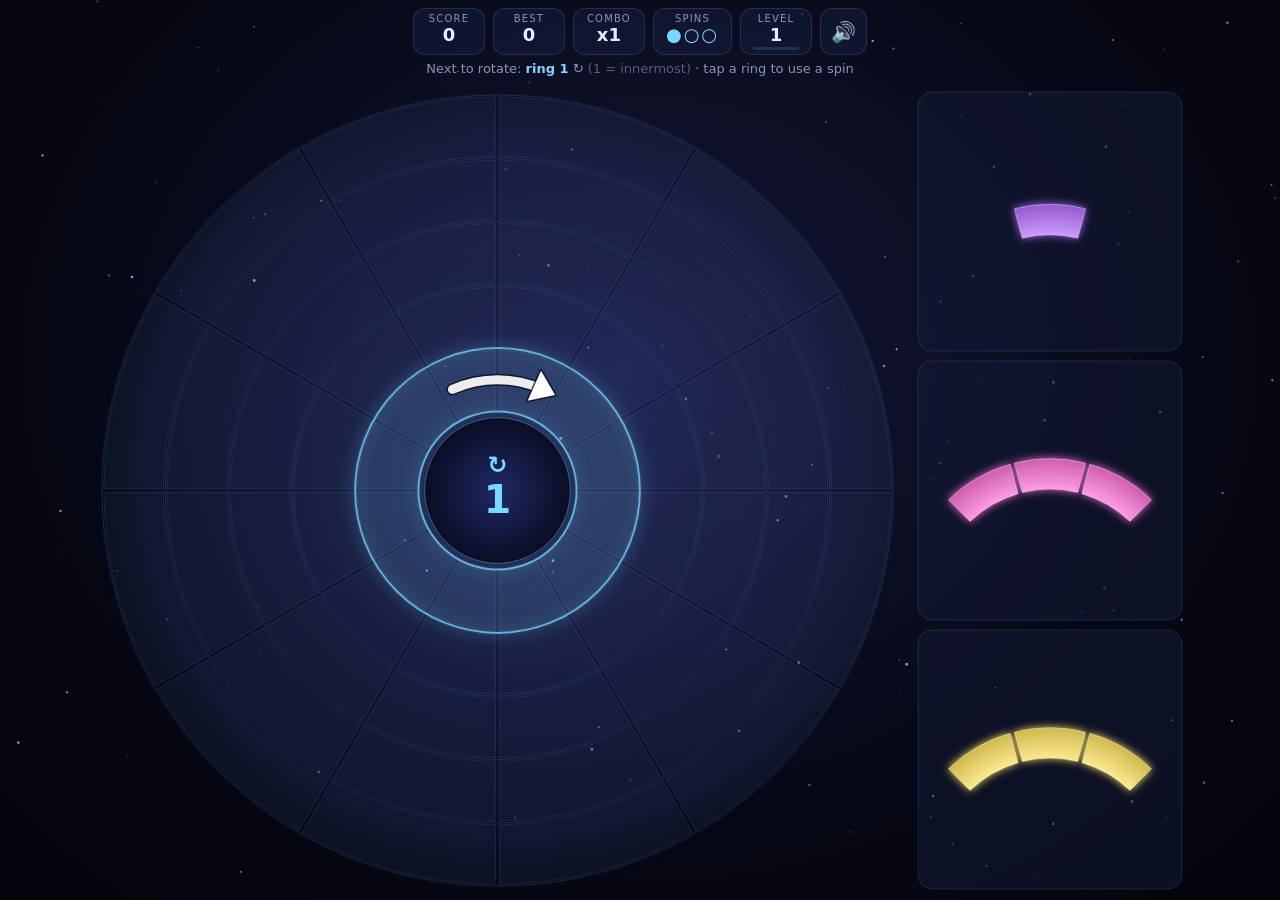
==== commit 9eebd9c3: "Update index.html" ====
--- a/phone-games/orbit/index.html
+++ b/phone-games/orbit/index.html
@@ -199,15 +199,21 @@
 const WEIGHT_BY_SIZE = { 1: 3, 2: 3.5, 3: 2.6, 4: 1.1 };
 const WEIGHT_SHIFT   = { 1: -0.5, 2: -0.3, 3: 0.2, 4: 0.25 };   // muutos per taso tason 1 jälkeen
 const WEIGHT_LIMITS  = { 1: [1, 3], 2: [2, 3.5], 3: [2.6, 3.4], 4: [1.1, 2.1] };
+// Tasosta 6 lähtien lisäsiirto kohti isoja paloja (per taso tason 5 jälkeen) ja sen rajat
+const BIG_FROM_LEVEL = 6;
+const BIG_SHIFT      = { 1: -0.25, 2: -0.4, 3: -0.2, 4: 0.35 };
+const BIG_LIMITS     = { 1: [0.5, 3], 2: [1, 3.5], 3: [2, 3.4], 4: [1.1, 4] };
 
 // Tasot: pisteraja, jolla taso alkaa (taso 1 = indeksi 0)
 const LEVEL_THRESHOLDS = [0, 300, 800, 1500, 2500, 4000, 6000, 8500, 11500];
 const CCW_FROM_LEVEL = 3;        // tästä tasosta lähtien rengas voi pyörähtää vastapäivään
 const ASTEROID_FROM_LEVEL = 4;   // tästä tasosta lähtien asteroideja
+const SHOWER_FROM_LEVEL = 6;     // tästä tasosta lähtien osa iskuista on usean asteroidin parvia
 const LEVEL_INFO = {
   2: 'Bigger pieces incoming',
   3: 'Rings may now rotate counter-clockwise!',
   4: 'Asteroids incoming!',
+  6: 'Asteroid showers & bigger pieces!',
 };
 const ROCK = 100;                // asteroidisolun arvo ruudukossa
 const ROCK_HEX = '#8d93a8';
@@ -400,7 +406,11 @@
     const shift = Math.max(0, level - 1);
     const [lo, hi] = WEIGHT_LIMITS[size] || [1, 1];
     const w = (WEIGHT_BY_SIZE[size] || 1) + (WEIGHT_SHIFT[size] || 0) * shift;
-    return Math.min(hi, Math.max(lo, w));
+    const base = Math.min(hi, Math.max(lo, w));
+    const big = Math.max(0, level - (BIG_FROM_LEVEL - 1));
+    if (!big) return base;
+    const [blo, bhi] = BIG_LIMITS[size] || [lo, hi];
+    return Math.min(bhi, Math.max(blo, base + (BIG_SHIFT[size] || 0) * big));
   },
 
   randomPiece(rng = Math.random, level = 1) {
@@ -437,7 +447,20 @@
     return rng() < pCCW ? -1 : 1;
   },
 
-  asteroidInterval(level) { return Math.max(3, 7 - (level - ASTEROID_FROM_LEVEL)); },
+  // Vuoroja iskujen välillä: 4→7, 5→6, sitten nopeammin 6→4, 7+→3
+  asteroidInterval(level) {
+    if (level < SHOWER_FROM_LEVEL) return 7 - (level - ASTEROID_FROM_LEVEL);
+    return Math.max(3, 4 - (level - SHOWER_FROM_LEVEL));
+  },
+
+  // Asteroidien määrä iskussa numero `wave` (0, 1, 2, ...).
+  // Tasosta 6: joka 3. isku tuplana, tasosta 7: joka 2., tasosta 10: aina 2 ja joka 2. kolme.
+  asteroidCount(level, wave) {
+    if (level < SHOWER_FROM_LEVEL) return 1;
+    const base = level >= 10 ? 2 : 1;
+    const cycle = Math.max(2, 9 - level);
+    return base + (wave % cycle === cycle - 1 ? 1 : 0);
+  },
 
   // Satunnainen tyhjä solu; vältetään soluja, jotka täyttäisivät linjan (ei ilmaisia tyhjennyksiä)
   pickAsteroidCell(grid, rng = Math.random) {
@@ -458,7 +481,7 @@
       grid: Logic.emptyGrid(), tray: Logic.newTray(Math.random, 1), score: 0, best,
       comboLevel: 0, spins: START_SPINS, activeRing: 0, turn: 0,
       gameOver: false, hint: false,
-      level: 1, nextDir: 1, asteroidIn: null,
+      level: 1, nextDir: 1, asteroidIn: null, asteroidWave: 0,
     };
   },
 };
@@ -986,9 +1009,11 @@
   let html = `Next to rotate: <b>ring ${state.activeRing + 1}</b> ${dirTxt}` +
              ` <span style="opacity:.6">(1 = innermost)</span>`;
   if (state.asteroidIn !== null) {
+    const n = Logic.asteroidCount(state.level, state.asteroidWave);
+    const icon = '☄'.repeat(n);
     html += state.asteroidIn <= 1
-      ? ` · <span class="ccw">☄ asteroid after this turn!</span>`
-      : ` · ☄ in ${state.asteroidIn} turns`;
+      ? ` · <span class="ccw">${icon} ${n > 1 ? n + ' asteroids' : 'asteroid'} after this turn!</span>`
+      : ` · ${icon} in ${state.asteroidIn} turns`;
   }
   if (view.infoFlash && performance.now() < view.infoFlash.until) html = view.infoFlash.html;
   else if (state.hint) html = `<span class="hint">No piece fits – use a spin: tap a ring!</span>`;
@@ -1157,7 +1182,12 @@
   if (state.asteroidIn === null) { state.asteroidIn = Logic.asteroidInterval(state.level); return; }
   state.asteroidIn--;
   if (state.asteroidIn > 0) return;
-  await dropAsteroid();
+  const n = Logic.asteroidCount(state.level, state.asteroidWave);
+  for (let i = 0; i < n; i++) {
+    if (i > 0) await wait(120);
+    await dropAsteroid();
+  }
+  state.asteroidWave++;
   state.asteroidIn = Logic.asteroidInterval(state.level);
 }
 
